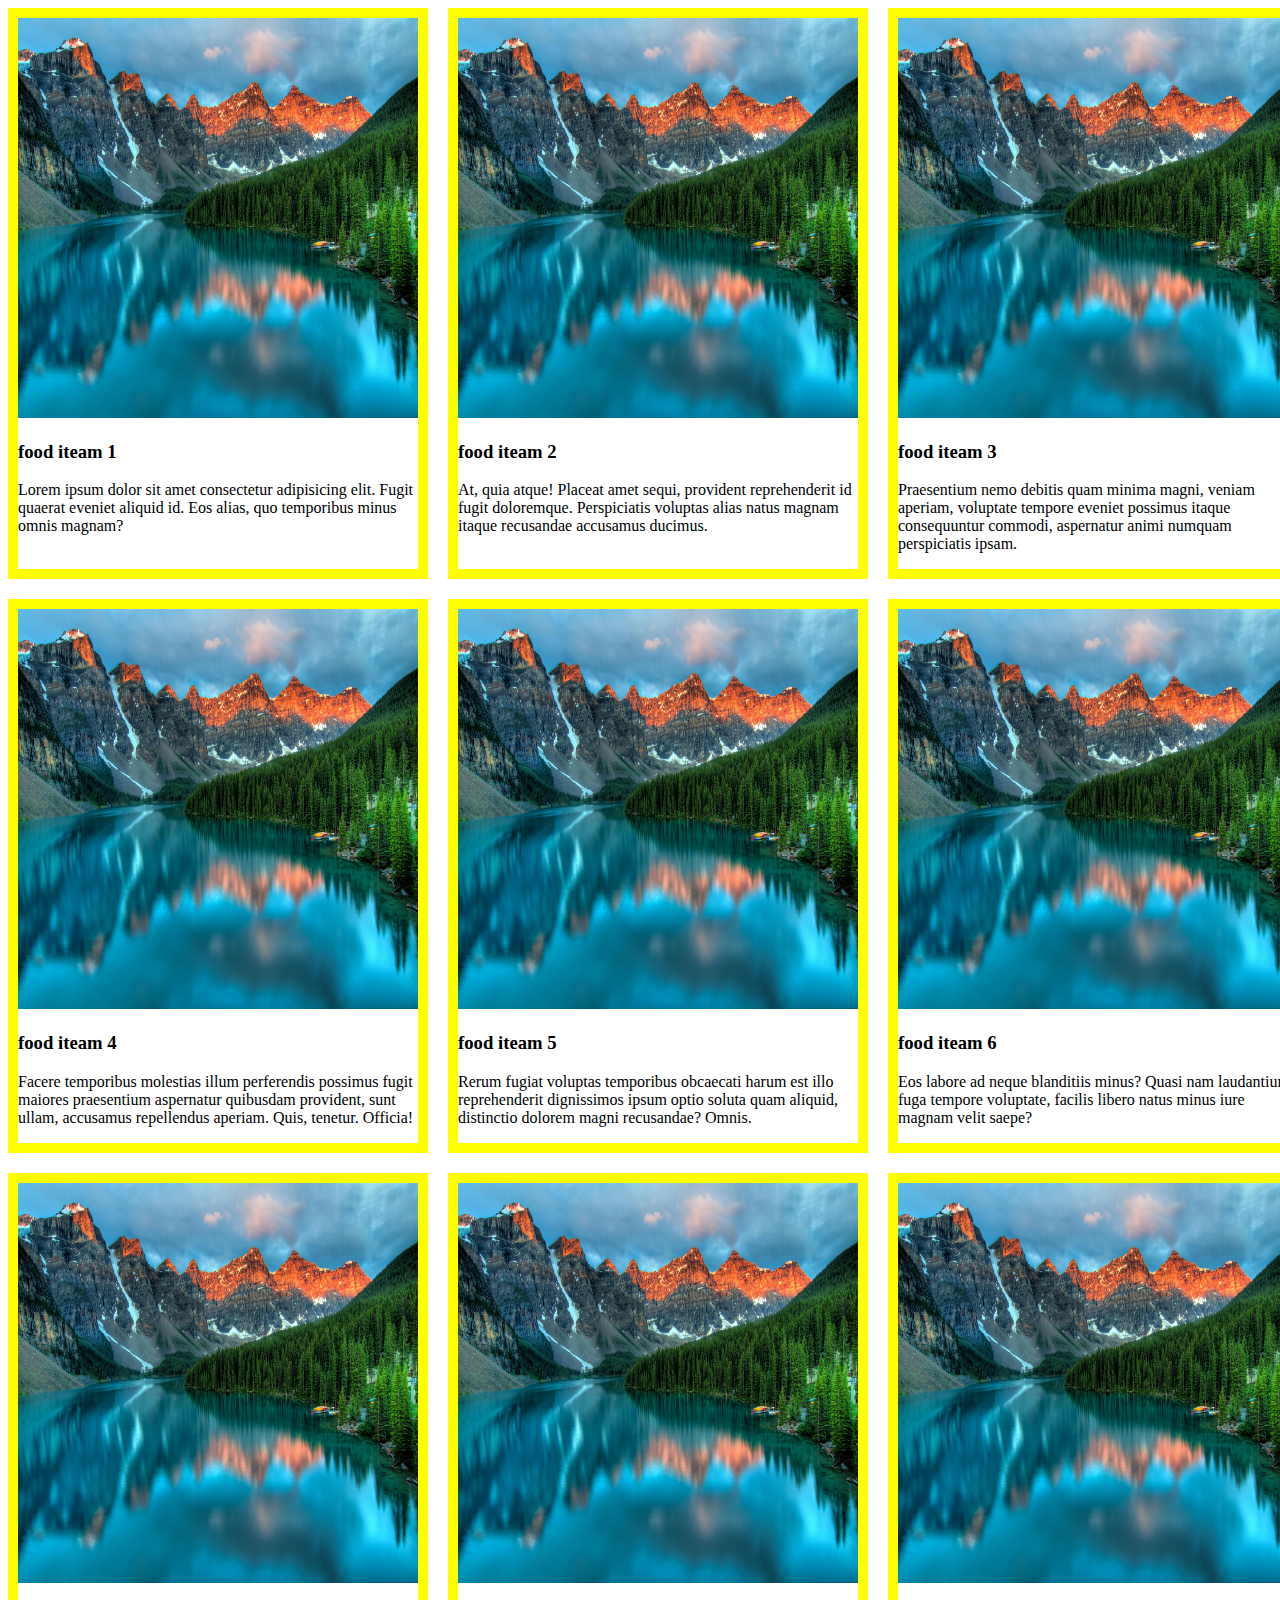
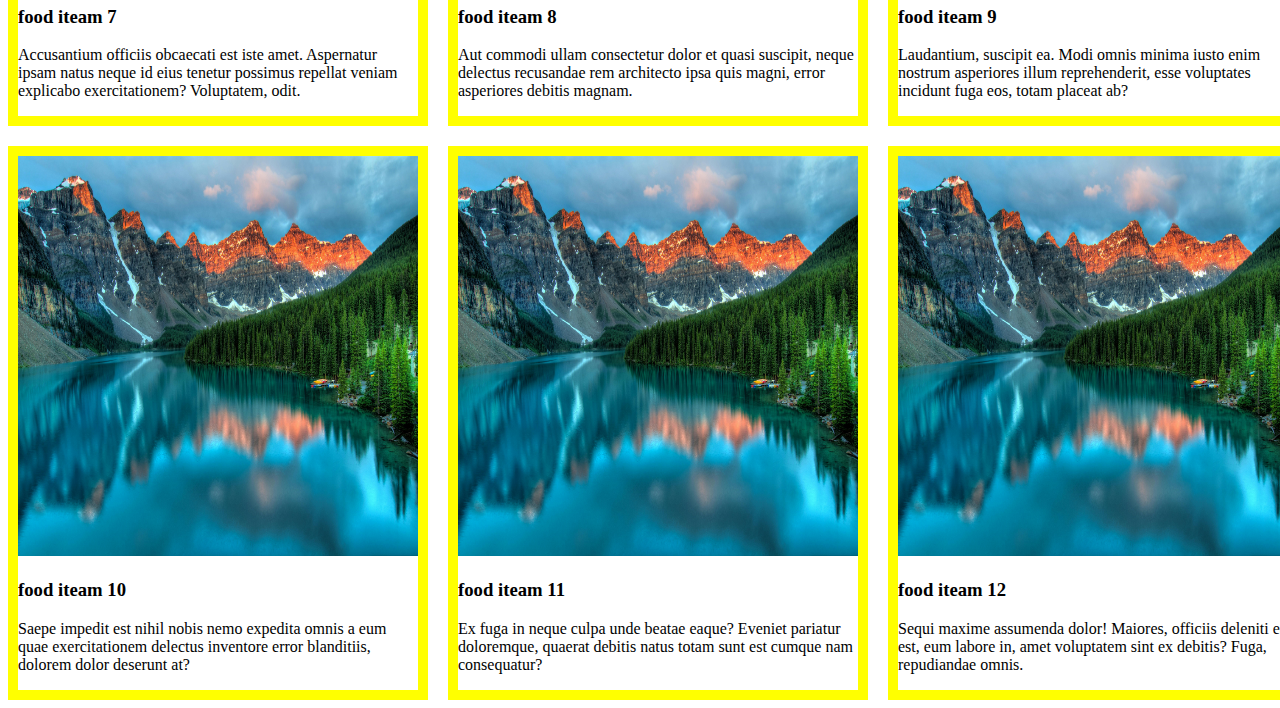
==== index2.html @ a262ed78 "8-8 complet" ====
<!DOCTYPE html>
<html lang="en">
<head>
    <meta charset="UTF-8">
    <meta name="viewport" content="width=device-width, initial-scale=1.0">
    <title>Document</title>


    <style>



.food img
{
    height: 400px;
    width: 400px;

}
.imgcontinar
{
    display: grid;
    grid-template-columns: repeat(3,1fr);
    row-gap: 20px;
    column-gap: 20px;
    
    
}

.food
{
    border: 10px solid  yellow; 
}
/* for small device */
@media screen and (max-width:576px) {

    .imgcontinar
    {
        grid-template-columns: repeat(1,1fr);
    }

    .food
{
    border: 10px solid  red; 
}
    
}
/* for medium device   */

@media screen and (min-width:576px) and (max-width:992px) {

    .imgcontinar
    {
        grid-template-columns: repeat(2,1fr);
    }

    .food
{
    border: 10px solid  green; 
}
    
}
    </style>
</head>
<body>

    
        <!-- .imgcontinar>.food*12>img[src="nature1.jpg"]+h3{food iteam $}+p>lorem20 -->
        <div class="imgcontinar">
            <div class="food">
                <img src="nature1.jpg" alt="">
                <h3>food iteam 1</h3>
                <p>Lorem ipsum dolor sit amet consectetur adipisicing elit. Fugit quaerat eveniet aliquid id. Eos alias, quo temporibus minus omnis magnam?</p>
            </div>
            <div class="food">
                <img src="nature1.jpg" alt="">
                <h3>food iteam 2</h3>
                <p>At, quia atque! Placeat amet sequi, provident reprehenderit id fugit doloremque. Perspiciatis voluptas alias natus magnam itaque recusandae accusamus ducimus.</p>
            </div>
            <div class="food">
                <img src="nature1.jpg" alt="">
                <h3>food iteam 3</h3>
                <p>Praesentium nemo debitis quam minima magni, veniam aperiam, voluptate tempore eveniet possimus itaque consequuntur commodi, aspernatur animi numquam perspiciatis ipsam.</p>
            </div>
            <div class="food">
                <img src="nature1.jpg" alt="">
                <h3>food iteam 4</h3>
                <p>Facere temporibus molestias illum perferendis possimus fugit maiores praesentium aspernatur quibusdam provident, sunt ullam, accusamus repellendus aperiam. Quis, tenetur. Officia!</p>
            </div>
            <div class="food">
                <img src="nature1.jpg" alt="">
                <h3>food iteam 5</h3>
                <p>Rerum fugiat voluptas temporibus obcaecati harum est illo reprehenderit dignissimos ipsum optio soluta quam aliquid, distinctio dolorem magni recusandae? Omnis.</p>
            </div>
            <div class="food">
                <img src="nature1.jpg" alt="">
                <h3>food iteam 6</h3>
                <p>Eos labore ad neque blanditiis minus? Quasi nam laudantium fuga tempore voluptate, facilis libero natus minus iure magnam velit saepe?</p>
            </div>
            <div class="food">
                <img src="nature1.jpg" alt="">
                <h3>food iteam 7</h3>
                <p>Accusantium officiis obcaecati est iste amet. Aspernatur ipsam natus neque id eius tenetur possimus repellat veniam explicabo exercitationem? Voluptatem, odit.</p>
            </div>
            <div class="food">
                <img src="nature1.jpg" alt="">
                <h3>food iteam 8</h3>
                <p>Aut commodi ullam consectetur dolor et quasi suscipit, neque delectus recusandae rem architecto ipsa quis magni, error asperiores debitis magnam.</p>
            </div>
            <div class="food">
                <img src="nature1.jpg" alt="">
                <h3>food iteam 9</h3>
                <p>Laudantium, suscipit ea. Modi omnis minima iusto enim nostrum asperiores illum reprehenderit, esse voluptates incidunt fuga eos, totam placeat ab?</p>
            </div>
            <div class="food">
                <img src="nature1.jpg" alt="">
                <h3>food iteam 10</h3>
                <p>Saepe impedit est nihil nobis nemo expedita omnis a eum quae exercitationem delectus inventore error blanditiis, dolorem dolor deserunt at?</p>
            </div>
            <div class="food">
                <img src="nature1.jpg" alt="">
                <h3>food iteam 11</h3>
                <p>Ex fuga in neque culpa unde beatae eaque? Eveniet pariatur doloremque, quaerat debitis natus totam sunt est cumque nam consequatur?</p>
            </div>
            <div class="food">
                <img src="nature1.jpg" alt="">
                <h3>food iteam 12</h3>
                <p>Sequi maxime assumenda dolor! Maiores, officiis deleniti ea est, eum labore in, amet voluptatem sint ex debitis? Fuga, repudiandae omnis.</p>
            </div>
        </div>
    
</body>
</html>
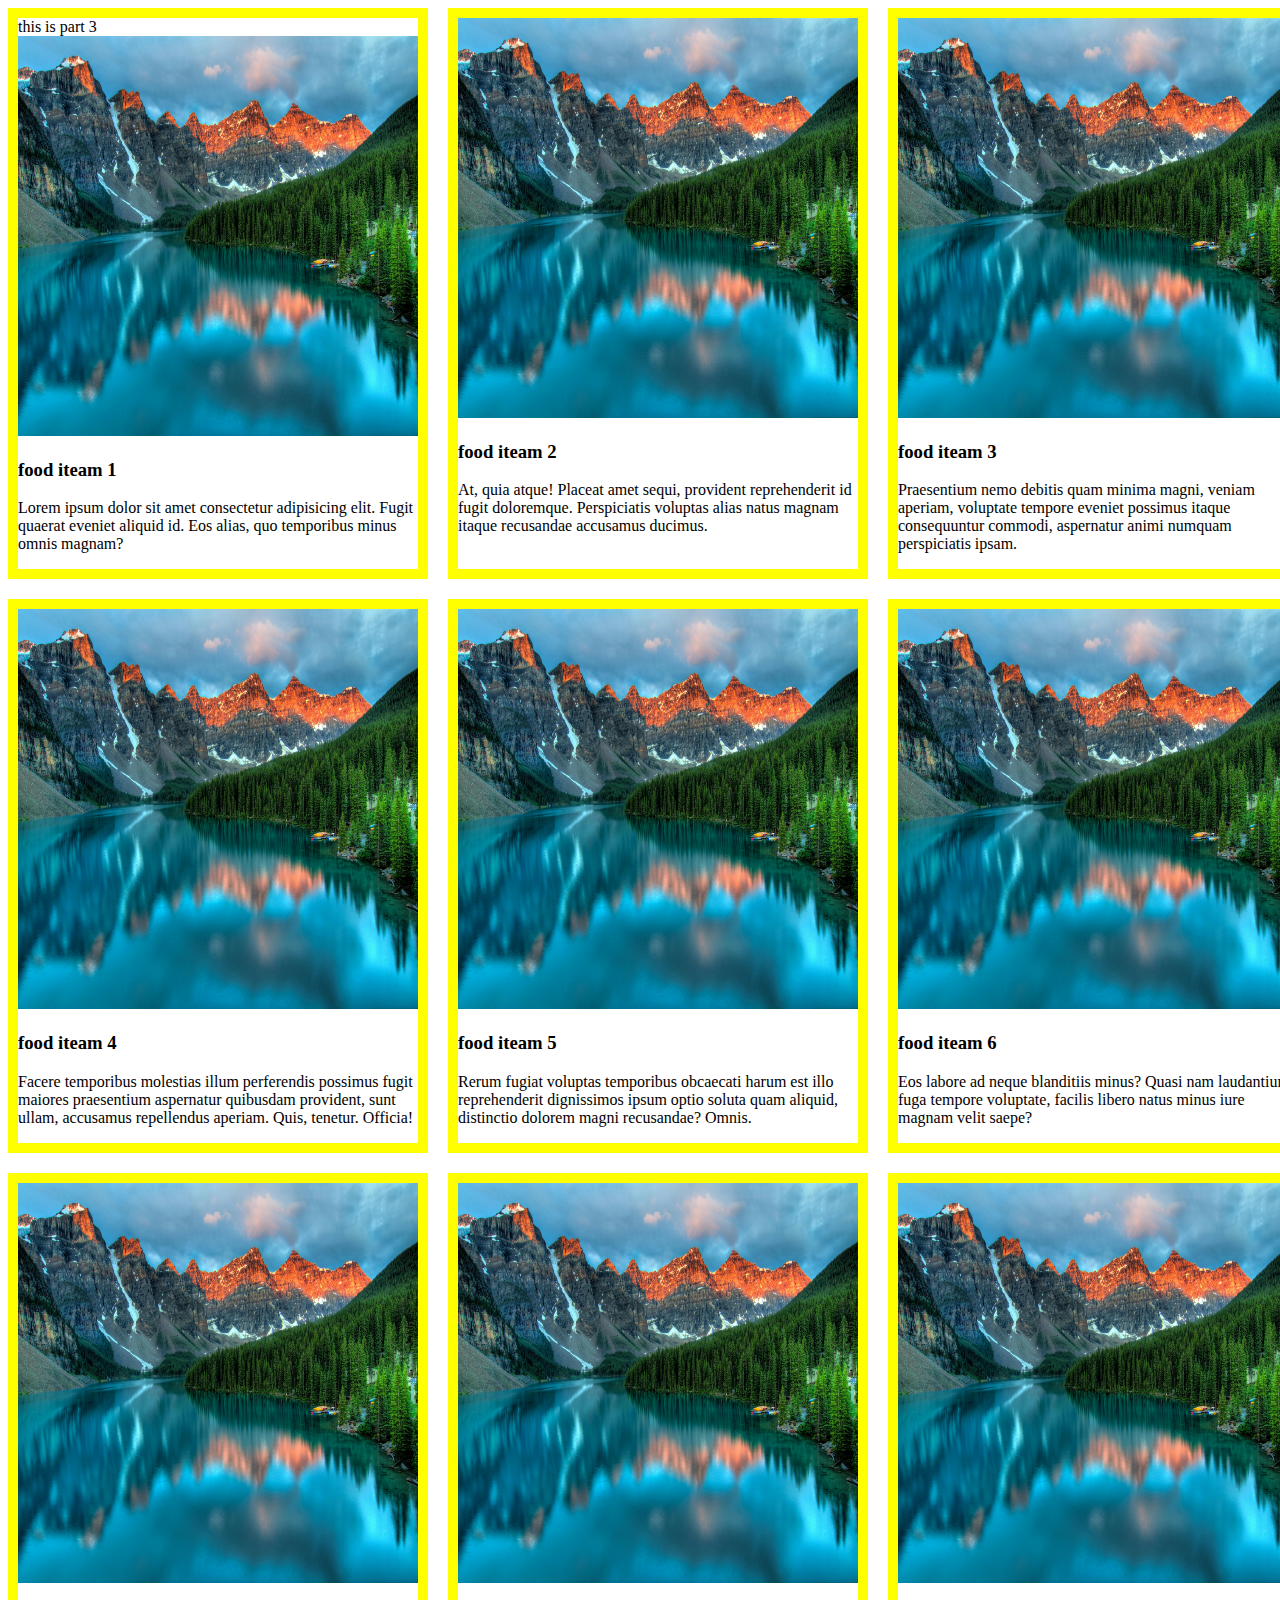
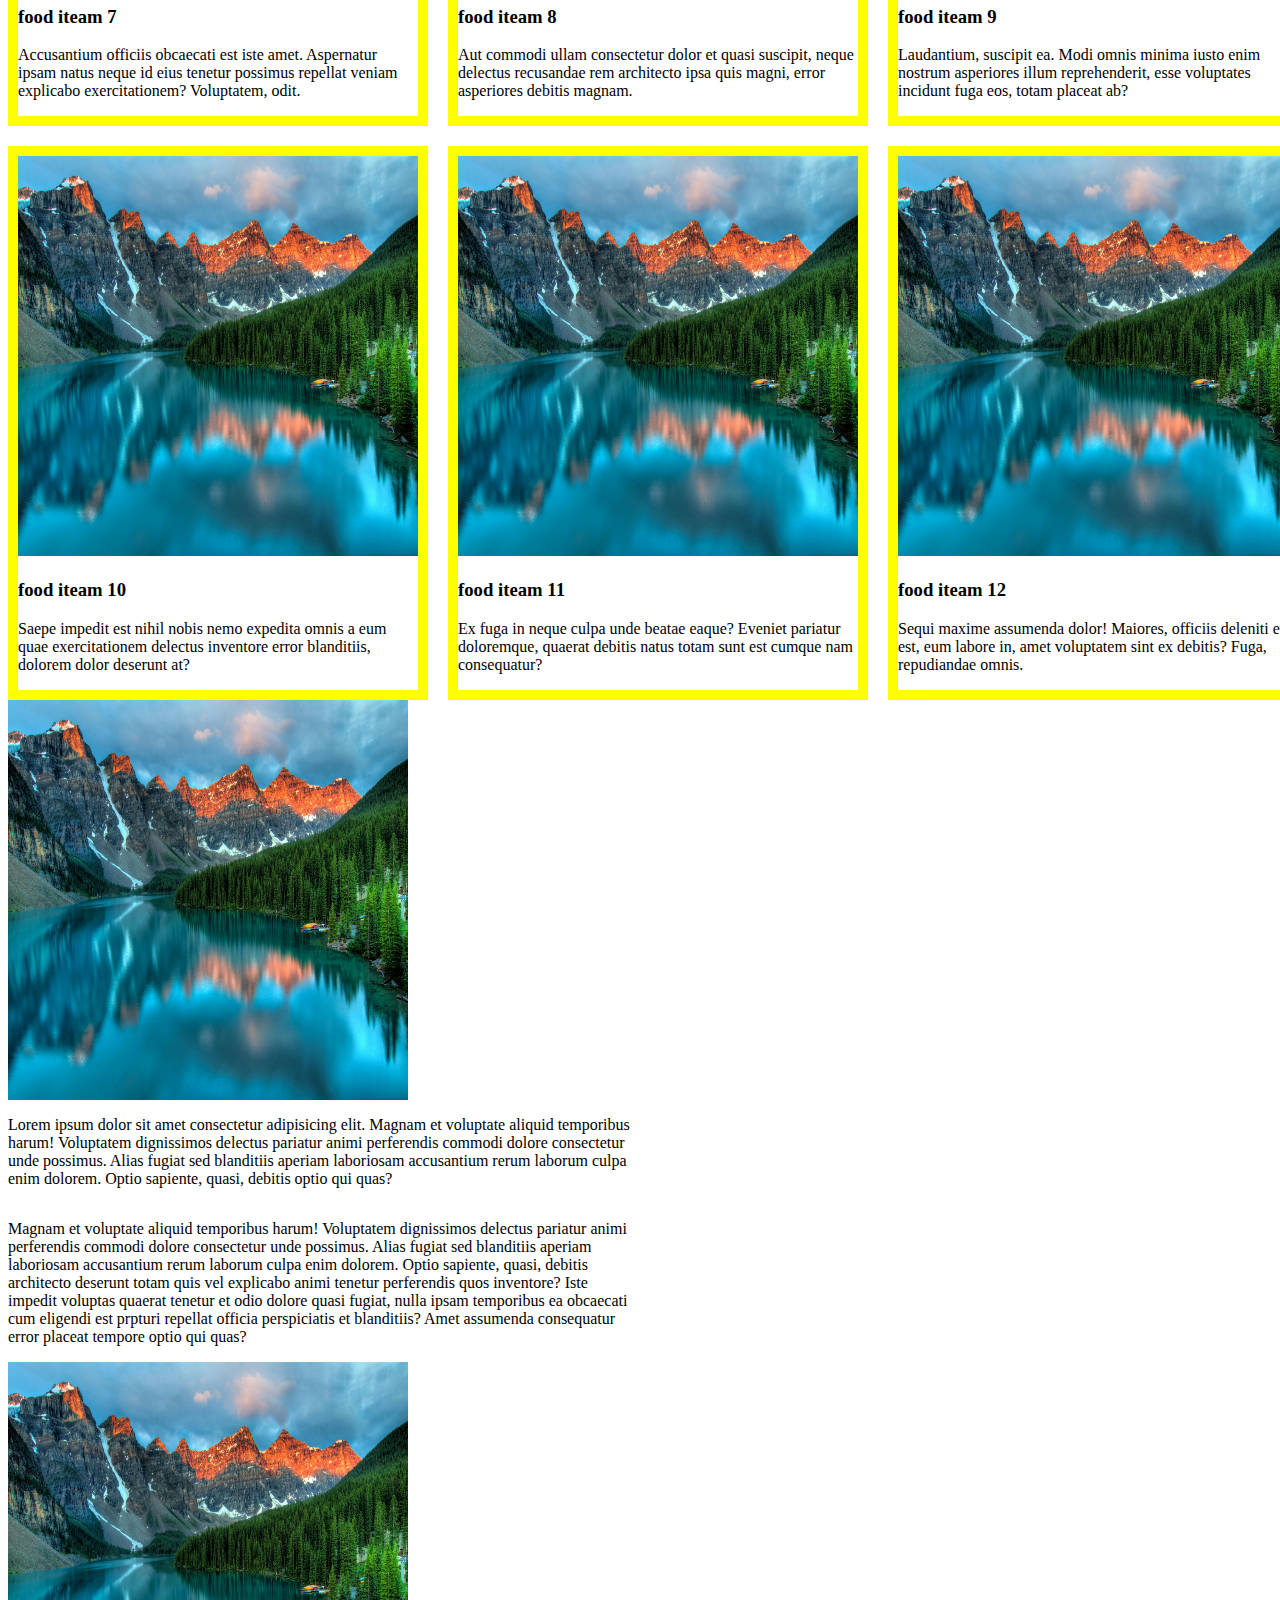
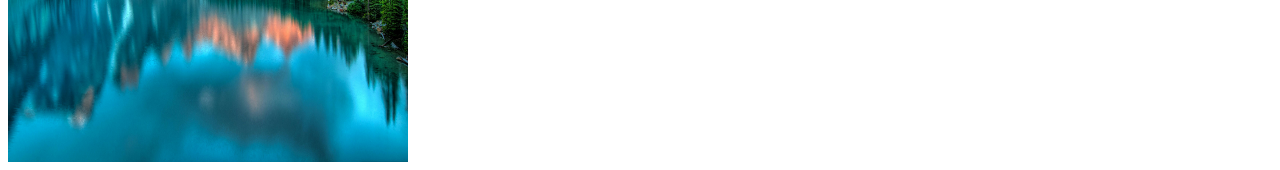
==== commit ca1434db: "finis" ====
--- a/index2.html
+++ b/index2.html
@@ -6,60 +6,8 @@
     <title>Document</title>
 
 
-    <style>
-
-
-
-.food img
-{
-    height: 400px;
-    width: 400px;
-
-}
-.imgcontinar
-{
-    display: grid;
-    grid-template-columns: repeat(3,1fr);
-    row-gap: 20px;
-    column-gap: 20px;
-    
-    
-}
-
-.food
-{
-    border: 10px solid  yellow; 
-}
-/* for small device */
-@media screen and (max-width:576px) {
-
-    .imgcontinar
-    {
-        grid-template-columns: repeat(1,1fr);
-    }
-
-    .food
-{
-    border: 10px solid  red; 
-}
-    
-}
-/* for medium device   */
-
-@media screen and (min-width:576px) and (max-width:992px) {
-
-    .imgcontinar
-    {
-        grid-template-columns: repeat(2,1fr);
-    }
-
-    .food
-{
-    border: 10px solid  green; 
-}
-    
-}
-    </style>
+   
+<link rel="stylesheet" href="styel2.css">
 </head>
 <body>
 
@@ -67,6 +15,7 @@
         <!-- .imgcontinar>.food*12>img[src="nature1.jpg"]+h3{food iteam $}+p>lorem20 -->
         <div class="imgcontinar">
             <div class="food">
+                this is part 3
                 <img src="nature1.jpg" alt="">
                 <h3>food iteam 1</h3>
                 <p>Lorem ipsum dolor sit amet consectetur adipisicing elit. Fugit quaerat eveniet aliquid id. Eos alias, quo temporibus minus omnis magnam?</p>
@@ -127,6 +76,32 @@
                 <p>Sequi maxime assumenda dolor! Maiores, officiis deleniti ea est, eum labore in, amet voluptatem sint ex debitis? Fuga, repudiandae omnis.</p>
             </div>
         </div>
+
+
+        <div class="task4">
+
+
+            <div  class="continar2">
+                <img src="nature1.jpg" alt="">
+            </div>
+            <div class="continar2">
+              
+                <p>Lorem ipsum dolor sit amet consectetur adipisicing elit. Magnam et voluptate aliquid temporibus harum! Voluptatem dignissimos delectus pariatur animi perferendis commodi dolore consectetur unde possimus. Alias fugiat sed blanditiis aperiam laboriosam accusantium rerum laborum culpa enim dolorem. Optio sapiente, quasi, debitis optio qui quas?</p>
+            </div>
+            <div class="continar2">
+              
+                <p>Magnam et voluptate aliquid temporibus harum! Voluptatem dignissimos delectus pariatur animi perferendis commodi dolore consectetur unde possimus. Alias fugiat sed blanditiis aperiam laboriosam accusantium rerum laborum culpa enim dolorem. Optio sapiente, quasi, debitis architecto deserunt totam quis vel explicabo animi tenetur perferendis quos inventore? Iste impedit voluptas quaerat tenetur et odio dolore quasi fugiat, nulla ipsam temporibus ea obcaecati cum eligendi est prpturi repellat officia perspiciatis et blanditiis? Amet assumenda consequatur error placeat tempore optio qui quas?</p>
+               
+            </div>
+            <div  class="continar2">
+
+                <img src="nature1.jpg" alt="">
+            </div>
+            </div>
+
+
+
+        </div>
     
 </body>
 </html>--- a/styel2.css
+++ b/styel2.css
@@ -0,0 +1,75 @@
+
+
+
+
+
+
+.food img
+{
+    height: 400px;
+    width: 400px;
+
+}
+.imgcontinar
+{
+    display: grid;
+    grid-template-columns: repeat(3,1fr);
+    row-gap: 20px;
+    column-gap: 20px;
+    
+    
+}
+
+.food
+{
+    border: 10px solid  yellow; 
+}
+/* for small device */
+@media screen and (max-width:576px) {
+
+    .imgcontinar
+    {
+        grid-template-columns: repeat(1,1fr);
+    }
+
+    .food
+{
+    border: 10px solid  red; 
+}
+    
+}
+/* for medium device   */
+
+@media screen and (min-width:576px) and (max-width:992px) {
+
+    .imgcontinar
+    {
+        grid-template-columns: repeat(2,1fr);
+    }
+
+    .food
+{
+    border: 10px solid  green; 
+}
+    
+}
+.continar2 img
+{
+    height: 400px;
+    width: 400px;
+}
+.continar2
+{
+
+    display: grid;
+    grid-template-columns: repeat(2,1fr);
+}
+@media screen and (max-width:576px) {
+
+    .continar2
+    {
+        grid-template-columns: repeat(1,1fr);
+       
+    }
+    
+}